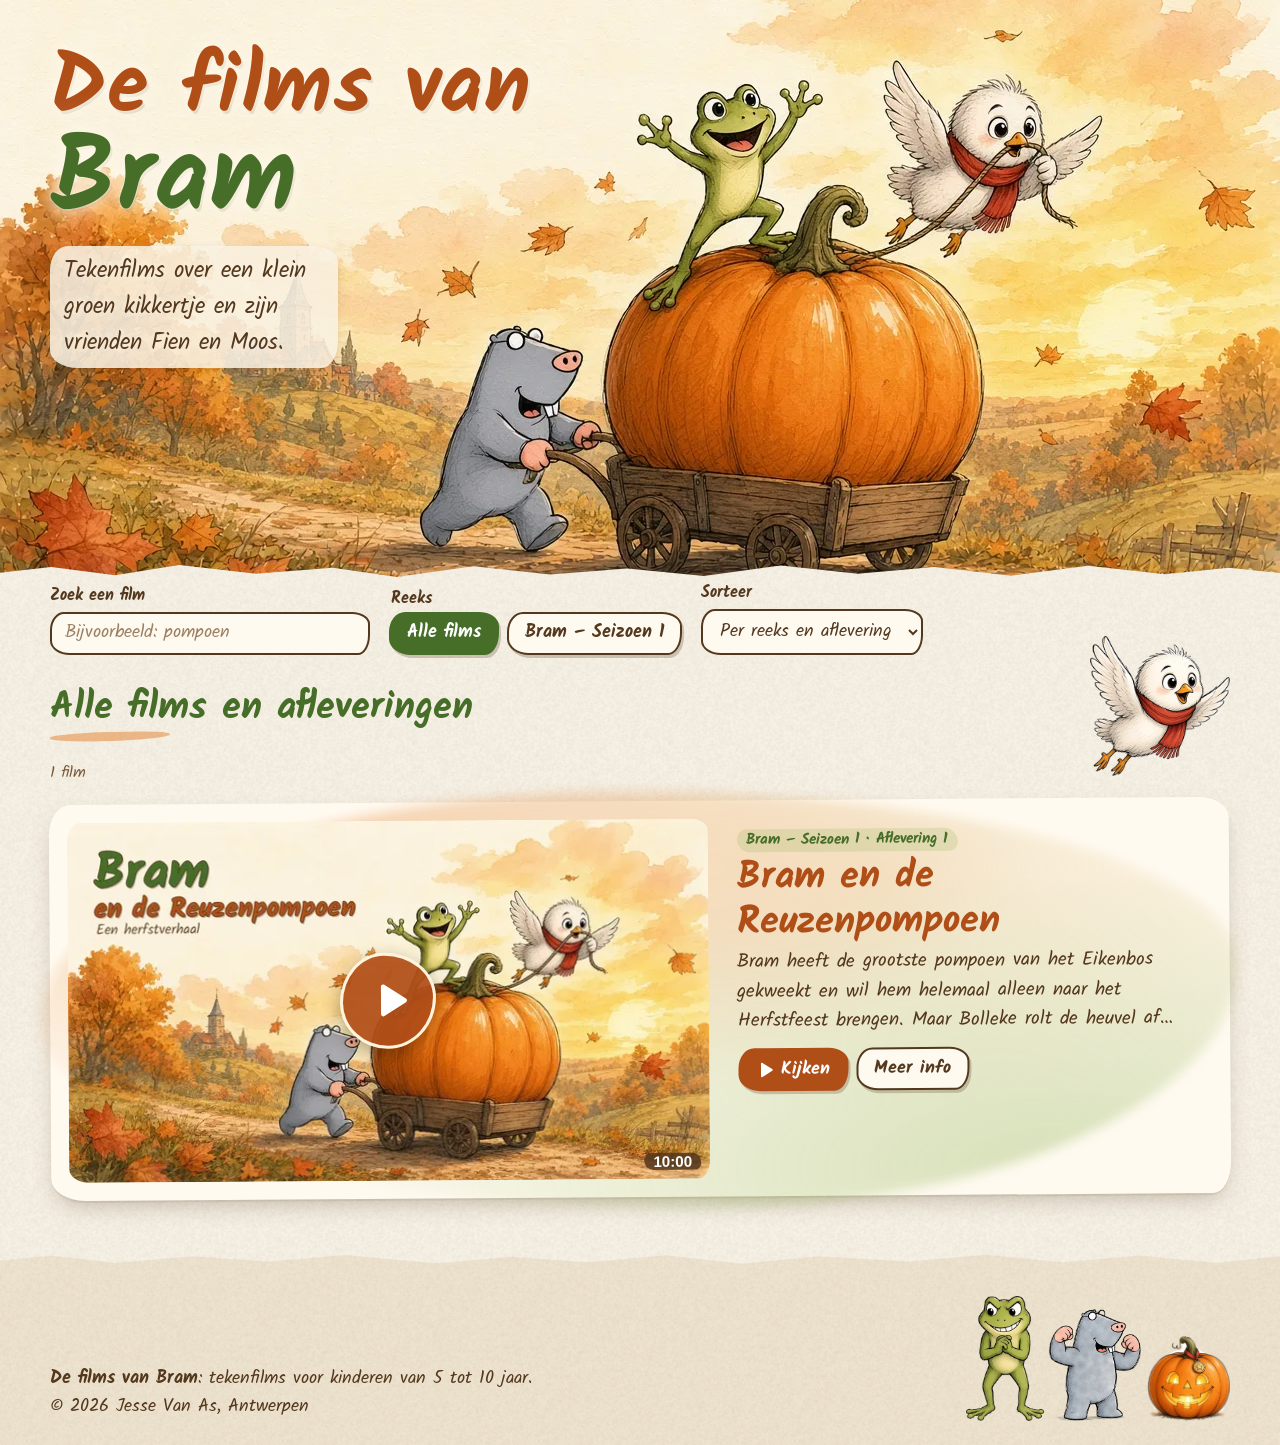
==== index.html @ fc3ccec2 "De films van Bram" ====
<!doctype html>
<html lang="nl-BE">
<head>
  <meta charset="utf-8">
  <meta name="viewport" content="width=device-width, initial-scale=1">
  <meta name="theme-color" content="#f6f1e6">
  <link rel="icon" type="image/png" href="assets/favicon.png">
  <link rel="apple-touch-icon" href="assets/apple-touch-icon.png">
  <link rel="stylesheet" href="css/style.css">
  <title>De films van Bram – tekenfilms voor kinderen</title>
  <meta name="description" content="Alle tekenfilms en afleveringen van Bram het kikkertje en zijn vrienden Fien en Moos.">
  <meta property="og:title" content="De films van Bram">
  <meta property="og:image" content="assets/hero.webp">
</head>
<body>
  <a class="skiplink" href="#films">Ga meteen naar de films</a>
  <header class="hero" role="banner">
    <img class="hero__beeld" src="assets/hero.webp" srcset="assets/hero-klein.webp 640w, assets/hero.webp 1280w" sizes="100vw" width="1280" height="720" alt="Bram het kikkertje juicht boven op een reuzenpompoen, Fien het uiltje trekt aan een touw en Moos de mol duwt de kar.">
    <div class="wrap hero__tekst">
      <h1 class="hero__titel">De films van <span>Bram</span></h1>
      <p class="hero__sub">Tekenfilms over een klein groen kikkertje en zijn vrienden Fien en Moos.</p>
    </div>
  </header>

  <main id="films" class="wrap" tabindex="-1">
    <form id="zoekform" class="balk" role="search" aria-label="Films zoeken en filteren">
      <div class="balk__groep">
        <label for="zoek">Zoek een film</label>
        <input id="zoek" class="veld" type="search" placeholder="Bijvoorbeeld: pompoen" autocomplete="off">
      </div>
      <fieldset class="balk__groep">
        <legend>Reeks</legend>
        <div id="reeksen" class="chips"></div>
      </fieldset>
      <div class="balk__groep">
        <label for="sorteer">Sorteer</label>
        <select id="sorteer" class="veld">
          <option value="volgorde">Per reeks en aflevering</option>
          <option value="nieuw">Nieuwste eerst</option>
          <option value="titel">Op titel (A–Z)</option>
        </select>
      </div>
    </form>

    <section aria-labelledby="alle-titel" style="position:relative">
      <h2 class="kop" id="alle-titel">Alle films en afleveringen</h2>
      <img class="fien" src="assets/figuren/fien.webp" alt="" aria-hidden="true" width="140" height="140">
      <p id="teller" class="teller" aria-live="polite"></p>
      <ul id="raster" class="raster"></ul>
      <noscript><p>Zet JavaScript aan om de films te zien.</p></noscript>
    </section>
  </main>

  <footer class="voet">
    <div class="wrap voet__inhoud">
      <div>
        <p><strong>De films van Bram</strong>: tekenfilms voor kinderen van 5 tot 10 jaar.</p>
        <p>&copy; <span id="jaar">2026</span> Jesse Van As, Antwerpen</p>
      </div>
      <div class="figuren" aria-hidden="true">
        <img class="f-bram" src="assets/figuren/bram.webp" alt="" width="78" height="120" loading="lazy">
        <img class="f-moos" src="assets/figuren/moos.webp" alt="" width="92" height="110" loading="lazy">
        <img class="f-bolleke" src="assets/figuren/bolleke.webp" alt="" width="84" height="84" loading="lazy">
      </div>
    </div>
  </footer>

  <script src="films.js"></script>
  <script src="js/common.js"></script>
  <script src="js/index.js"></script>
</body>
</html>
---- css/style.css ----
/* De films van Bram – potlood en waterverf op crèmekleurig papier */
@font-face { font-family: "Kalam"; font-weight: 400; font-display: swap;
  src: url("../fonts/Kalam-Regular.woff") format("woff"), url("../fonts/Kalam-Regular.ttf") format("truetype"); }
@font-face { font-family: "Kalam"; font-weight: 700; font-display: swap;
  src: url("../fonts/Kalam-Bold.woff") format("woff"), url("../fonts/Kalam-Bold.ttf") format("truetype"); }

:root {
  --papier: #f6f1e6;
  --papier-donker: #ede3cf;
  --oranje: #b04e18;
  --oranje-licht: #e58a3c;
  --groen: #466e28;
  --groen-licht: #8bb04f;
  --bruin: #54381e;
  --bruin-zacht: #7a5a3a;
  --rood: #b8322a;
  --schaduw: 0 2px 0 rgba(84,56,30,.08), 0 10px 24px -8px rgba(84,56,30,.35);
  --radius-blob: 22px 30px 18px 34px / 30px 20px 32px 22px;
  --max: 1180px;
}
* { box-sizing: border-box; }
html { -webkit-text-size-adjust: 100%; }
body {
  margin: 0; color: var(--bruin); font-family: "Kalam", "Comic Sans MS", cursive, sans-serif;
  font-size: 1.125rem; line-height: 1.55;
  background: var(--papier) url("../assets/papier.png") repeat;
  background-size: 256px 256px;
  min-height: 100vh; overflow-x: hidden;
}
img { max-width: 100%; display: block; }
a { color: var(--oranje); }
a:hover { color: var(--groen); }
:focus-visible { outline: 3px dashed var(--groen); outline-offset: 4px; border-radius: 8px; }
.sr-only { position: absolute !important; width: 1px; height: 1px; padding: 0; margin: -1px; overflow: hidden; clip: rect(0 0 0 0); white-space: nowrap; border: 0; }
.skiplink { position: absolute; left: 1rem; top: -4rem; z-index: 100; background: var(--groen); color: #fff; padding: .5rem 1rem; border-radius: 10px; text-decoration: none; }
.skiplink:focus { top: 1rem; color: #fff; }
.wrap { width: min(100% - 2rem, var(--max)); margin-inline: auto; }

/* ---------- Hero ---------- */
.hero { position: relative; isolation: isolate; color: var(--bruin); background: #f3e3c4;
  min-height: clamp(340px, 46vw, 600px); display: flex; align-items: flex-start; overflow: hidden; }
.hero__beeld { position: absolute; inset: 0; width: 100%; height: 100%; object-fit: cover; object-position: center 62%; z-index: 0; }
.hero::after { /* gescheurde papierrand onderaan */
  content: ""; position: absolute; left: 0; right: 0; bottom: -1px; height: 38px; z-index: 1;
  background: var(--papier) url("../assets/papier.png");
  clip-path: polygon(0 55%, 4% 40%, 9% 62%, 14% 35%, 20% 58%, 26% 42%, 31% 66%, 37% 38%, 43% 60%, 49% 44%, 55% 64%, 61% 36%, 67% 58%, 73% 40%, 79% 63%, 85% 37%, 91% 59%, 96% 42%, 100% 56%, 100% 100%, 0 100%);
}
.hero__tekst { position: relative; z-index: 2; padding: clamp(1.2rem, 4vw, 3rem) 0; }
.hero__titel { margin: 0; max-width: 6.2em; font-weight: 700; line-height: 1; letter-spacing: .5px;
  font-size: clamp(2.6rem, 6.6vw, 5.4rem); color: var(--oranje);
  text-shadow: 0 0 2px #fff8ea, 0 0 18px rgba(255,248,234,.95), 0 0 34px rgba(255,248,234,.9), 2px 3px 0 rgba(84,56,30,.18); }
.hero__titel span { color: var(--groen); display: block; font-size: 1.25em; line-height: .95; }
.hero__sub { margin: .8rem 0 0; max-width: 24ch; padding: .45rem .9rem; background: rgba(250,243,228,.86); border-radius: 18px 26px 16px 28px / 24px 16px 28px 18px; box-shadow: 0 4px 14px -6px rgba(84,56,30,.35); font-size: clamp(1.05rem, 2.2vw, 1.45rem);
  text-shadow: 0 0 10px rgba(255,248,234,1), 0 0 22px rgba(255,248,234,.95); }
.hero--klein { min-height: 0; background: none; }
.hero--klein::after { display: none; }

/* ---------- Topbalk (filmpagina) ---------- */
.topbalk { padding: 1rem 0 .25rem; display: flex; align-items: center; gap: 1rem; flex-wrap: wrap; }
.logo { display: inline-flex; align-items: center; gap: .5rem; text-decoration: none; font-weight: 700; font-size: 1.6rem; color: var(--oranje); }
.logo img { width: 44px; height: 44px; }
.terug { margin-left: auto; }

/* ---------- Knoppen ---------- */
.knop { font: inherit; font-weight: 700; cursor: pointer; display: inline-flex; align-items: center; gap: .45rem;
  border: 2px solid var(--bruin); color: var(--bruin); background: #fffaf0; text-decoration: none;
  padding: .35rem 1rem; border-radius: 16px 20px 14px 22px / 20px 14px 22px 16px; box-shadow: 2px 3px 0 rgba(84,56,30,.25);
  transition: transform .15s, background .15s; }
.knop:hover { transform: rotate(-1.5deg) translateY(-1px); background: #fff3dc; color: var(--bruin); }
.knop[aria-pressed="true"] { background: var(--groen); border-color: var(--groen); color: #fff; }
.knop--oranje { background: var(--oranje); border-color: var(--oranje); color: #fff; }
.knop--oranje:hover { background: #c35a20; color: #fff; }

/* ---------- Zoek/filterbalk ---------- */
.balk { position: relative; z-index: 3; margin-top: -.5rem; display: flex; flex-wrap: wrap; gap: .8rem 1.2rem; align-items: end; }
.balk__groep { display: flex; flex-direction: column; gap: .2rem; }
.balk label, .balk legend { font-weight: 700; font-size: 1rem; }
.balk fieldset { border: 0; margin: 0; padding: 0; min-width: 0; }
.chips { display: flex; flex-wrap: wrap; gap: .5rem; }
.veld { font: inherit; color: var(--bruin); background: #fffaf0; border: 2px solid var(--bruin);
  padding: .35rem .8rem; border-radius: 14px 18px 12px 20px / 18px 12px 20px 14px; min-width: 0; }
.veld::placeholder { color: #9b8061; }
#zoek { width: min(320px, 78vw); }
.teller { margin: 1.2rem 0 .2rem; color: var(--bruin-zacht); font-size: 1rem; }

/* ---------- Sectie-titels ---------- */
.kop { position: relative; font-size: clamp(1.7rem, 4vw, 2.4rem); color: var(--groen); margin: 2rem 0 .6rem; line-height: 1.1; }
.kop::after { content: ""; display: block; width: 7.5rem; height: 9px; margin-top: .2rem;
  background: var(--oranje-licht); opacity: .55; border-radius: 50% 40% 60% 45%; transform: rotate(-1.5deg); }

/* ---------- Kaartjes ---------- */
.raster { list-style: none; padding: 0; margin: 1rem 0 2rem; display: grid; gap: clamp(1.2rem, 3vw, 2.2rem);
  grid-template-columns: repeat(auto-fill, minmax(min(100%, 320px), 1fr)); }
.kaart { position: relative; isolation: isolate; padding: .8rem .8rem 1rem; border-radius: var(--radius-blob);
  background: #fffaf0; box-shadow: var(--schaduw); transition: transform .2s; }
.raster > li:nth-child(odd) .kaart { transform: rotate(-.6deg); }
.raster > li:nth-child(even) .kaart { transform: rotate(.5deg); }
.raster > li .kaart:hover, .raster > li .kaart:focus-within { transform: rotate(0) translateY(-3px); }
.kaart::before { /* waterverfvlek achter het kaartje */
  content: ""; position: absolute; inset: -10px -8px -12px -10px; z-index: -1; border-radius: 48% 52% 44% 56% / 55% 42% 58% 45%;
  background:
    radial-gradient(ellipse at 20% 15%, rgba(229,138,60,.38), transparent 55%),
    radial-gradient(ellipse at 85% 90%, rgba(139,176,79,.35), transparent 55%),
    radial-gradient(ellipse at 70% 20%, rgba(214,170,90,.25), transparent 50%);
  filter: blur(6px); }
.kaart:nth-of-type(3n)::before { border-radius: 58% 42% 52% 48% / 45% 58% 42% 55%; }
.kaart__beeld { position: relative; display: block; width: 100%; padding: 0; border: 0; cursor: pointer; background: var(--papier-donker);
  aspect-ratio: 16 / 9; overflow: hidden; border-radius: 14px 18px 12px 20px / 18px 12px 20px 14px; }
.kaart__beeld img { width: 100%; height: 100%; object-fit: cover; transition: transform .4s; }
.kaart__beeld:hover img, .kaart__beeld:focus-visible img { transform: scale(1.04); }
.kaart__beeld video { width: 100%; height: 100%; background: #000; }
.speelknop { position: absolute; left: 50%; top: 50%; translate: -50% -50%; width: 74px; height: 74px; display: grid; place-items: center;
  border-radius: 46% 54% 50% 50% / 52% 46% 54% 48%; background: rgba(176,78,24,.92); color: #fff; box-shadow: 0 6px 18px rgba(0,0,0,.3);
  border: 3px solid #fff3dc; transition: transform .2s; }
.speelknop svg { width: 30px; height: 30px; margin-left: 5px; }
.kaart__beeld:hover .speelknop, .kaart__beeld:focus-visible .speelknop { transform: scale(1.1) rotate(-4deg); }
.duur { position: absolute; right: .55rem; bottom: .55rem; background: rgba(84,56,30,.85); color: #fff; font-weight: 700;
  font-size: .95rem; padding: 0 .55rem; border-radius: 10px 12px 9px 13px; }
.label { display: inline-block; font-size: .95rem; font-weight: 700; color: var(--groen); background: rgba(139,176,79,.2);
  padding: 0 .6rem; border-radius: 10px 14px 9px 13px; margin: .7rem 0 0; }
.kaart__titel { margin: .25rem 0 .2rem; font-size: 1.6rem; line-height: 1.15; color: var(--oranje); }
.kaart__titel a { color: inherit; text-decoration: none; }
.kaart__titel a:hover { text-decoration: underline wavy var(--oranje-licht) 2px; text-underline-offset: 5px; }
.kaart__tekst { margin: 0 0 .7rem; font-size: 1.05rem; }
.kaart__acties { display: flex; flex-wrap: wrap; gap: .5rem; }
.kaart--binnenkort .kaart__beeld { cursor: default; }
.kaart--binnenkort .kaart__beeld img { filter: sepia(.4) saturate(.7) brightness(1.05); opacity: .8; }
.stempel { position: absolute; left: 50%; top: 50%; translate: -50% -50%; rotate: -8deg; font-weight: 700; font-size: 1.7rem;
  color: var(--rood); border: 3px solid var(--rood); padding: .1rem .9rem; border-radius: 12px 16px 10px 18px; background: rgba(255,250,240,.88); }
.leeg { text-align: center; padding: 2rem 1rem; font-size: 1.25rem; }
.leeg img { width: 110px; margin: 0 auto .5rem; }

/* ---------- Filmpagina ---------- */
.speler { position: relative; margin: 1rem 0 0; padding: clamp(.4rem, 1.2vw, .8rem); background: #fffaf0; box-shadow: var(--schaduw);
  border-radius: 20px 26px 18px 30px / 26px 18px 30px 20px; }
.speler video { display: block; width: 100%; aspect-ratio: 16 / 9; background: #2b1d10; border-radius: 14px 18px 12px 20px / 18px 12px 20px 14px; }
.film-kop { display: grid; gap: 1.5rem; grid-template-columns: 1fr; margin-top: 1.4rem; }
@media (min-width: 900px) { .film-kop { grid-template-columns: 1.6fr 1fr; } }
.film-titel { font-size: clamp(2.1rem, 5.5vw, 3.4rem); line-height: 1.05; color: var(--oranje); margin: .2rem 0 .4rem; }
.meta { display: flex; flex-wrap: wrap; gap: .4rem .6rem; padding: 0; margin: 0; list-style: none; }
.meta li { background: rgba(229,138,60,.18); padding: 0 .65rem; border-radius: 10px 14px 9px 13px; font-size: 1rem; }
.boodschap { margin: 1rem 0 0; padding: .8rem 1rem .8rem 1.2rem; background: rgba(139,176,79,.16); border-left: 6px solid var(--groen-licht);
  border-radius: 6px 18px 14px 6px; }
.zijkaart { position: relative; padding: 1rem 1.2rem; background: #fffaf0; box-shadow: var(--schaduw); border-radius: var(--radius-blob); align-self: start; }
.zijkaart h2 { margin: 0 0 .4rem; color: var(--groen); font-size: 1.5rem; }
.zijkaart dl { margin: 0; display: grid; grid-template-columns: auto 1fr; gap: .15rem .8rem; }
.zijkaart dt { font-weight: 700; }
.zijkaart dd { margin: 0; }
.scenes { list-style: none; padding: 0; margin: 1rem 0 2rem; display: grid; gap: 1.1rem; grid-template-columns: repeat(auto-fill, minmax(min(100%, 250px), 1fr)); }
.scene { width: 100%; height: 100%; text-align: left; font: inherit; color: inherit; cursor: pointer; border: 0; padding: .55rem .55rem .8rem;
  background: #fffaf0; box-shadow: var(--schaduw); border-radius: 16px 22px 14px 24px / 22px 14px 24px 16px; transition: transform .15s; display: flex; flex-direction: column; }
.scene:hover { transform: translateY(-2px) rotate(-.6deg); }
.scene img { width: 100%; aspect-ratio: 16 / 9; object-fit: cover; border-radius: 10px 14px 9px 13px; }
.scene__nr { font-weight: 700; color: var(--groen); margin-top: .45rem; font-size: .95rem; }
.scene__titel { display: block; font-weight: 700; color: var(--oranje); font-size: 1.25rem; line-height: 1.15; }
.scene__tekst { display: block; font-size: 1rem; margin-top: .2rem; }
.scene[aria-current="true"] { outline: 3px solid var(--oranje-licht); outline-offset: 2px; }

/* ---------- Modal speler ---------- */
dialog.lichtbak { width: min(96vw, 1100px); max-height: 96vh; padding: clamp(.5rem, 1.5vw, 1rem); border: 0; color: var(--bruin);
  background: var(--papier) url("../assets/papier.png"); border-radius: 22px 28px 20px 30px / 28px 20px 30px 22px; box-shadow: 0 20px 60px rgba(0,0,0,.5); }
dialog.lichtbak::backdrop { background: rgba(43,29,16,.72); }
.lichtbak__kop { display: flex; align-items: center; gap: 1rem; margin: 0 0 .5rem; }
.lichtbak__kop h2 { margin: 0; font-size: clamp(1.3rem, 3vw, 1.9rem); color: var(--oranje); line-height: 1.1; }
.lichtbak__kop .knop { margin-left: auto; flex: none; }
.lichtbak video { display: block; width: 100%; max-height: calc(96vh - 9rem); aspect-ratio: 16/9; background: #2b1d10; border-radius: 12px 16px 10px 18px; }
.lichtbak__voet { margin: .5rem 0 0; display: flex; flex-wrap: wrap; justify-content: space-between; gap: .5rem; font-size: 1rem; }

/* ---------- Voet ---------- */
.voet { position: relative; margin-top: 3rem; padding: 3.2rem 0 1.5rem; background: var(--papier-donker) url("../assets/papier.png"); }
.voet::before { content: ""; position: absolute; left: 0; right: 0; top: -1px; height: 30px; background: var(--papier) url("../assets/papier.png");
  clip-path: polygon(0 0, 100% 0, 100% 40%, 95% 62%, 89% 38%, 83% 60%, 77% 35%, 71% 58%, 64% 40%, 58% 65%, 52% 37%, 46% 60%, 40% 42%, 34% 64%, 27% 36%, 21% 58%, 15% 40%, 9% 63%, 4% 38%, 0 55%); }
.voet__inhoud { display: flex; flex-wrap: wrap; align-items: end; justify-content: space-between; gap: 1rem; }
.voet p { margin: 0; }
.figuren { display: flex; align-items: end; gap: .3rem; }
.figuren img { height: auto; }
.figuren .f-bram { width: 78px; } .figuren .f-moos { width: 92px; } .figuren .f-bolleke { width: 84px; }

/* Fien vliegt naast de sectietitel */
.fien { position: absolute; right: 0; top: -3.2rem; width: clamp(80px, 12vw, 140px); pointer-events: none; animation: zweef 4s ease-in-out infinite; }
@keyframes zweef { 0%,100% { transform: translateY(0) rotate(-3deg); } 50% { transform: translateY(-10px) rotate(3deg); } }

/* ---------- Vallende blaadjes ---------- */
.blaadjes { position: fixed; inset: 0; pointer-events: none; z-index: 50; overflow: hidden; }
.blad { position: absolute; top: -40px; width: 22px; height: 22px; opacity: .8;
  background: no-repeat center / contain url("data:image/svg+xml,%3Csvg xmlns='http://www.w3.org/2000/svg' viewBox='0 0 40 40'%3E%3Cpath d='M20 2c3 6 9 7 14 6-2 5 0 9 4 12-5 2-7 6-6 11-5-2-9 0-12 5-3-5-7-7-12-5 1-5-1-9-6-11 4-3 6-7 4-12 5 1 11 0 14-6z' fill='%23d9762b' stroke='%23964015' stroke-width='1.2'/%3E%3Cpath d='M20 10v28' stroke='%23964015' stroke-width='1.2'/%3E%3C/svg%3E");
  animation: val linear infinite; }
.blad:nth-child(3n) { filter: hue-rotate(-18deg) saturate(1.2); width: 18px; height: 18px; }
.blad:nth-child(4n) { filter: hue-rotate(25deg) saturate(.9); }
@keyframes val {
  0% { transform: translate(0, -5vh) rotate(0); }
  25% { transform: translate(40px, 25vh) rotate(90deg); }
  50% { transform: translate(-20px, 55vh) rotate(200deg); }
  75% { transform: translate(35px, 80vh) rotate(290deg); }
  100% { transform: translate(-10px, 110vh) rotate(380deg); }
}
@media (prefers-reduced-motion: reduce) {
  .blaadjes { display: none; }
  .fien { animation: none; }
  *, *::before, *::after { transition: none !important; scroll-behavior: auto !important; }
}

@media (max-width: 700px) {
  .hero { display: block; min-height: 0; }
  .hero__beeld { position: static; height: auto; aspect-ratio: 16 / 9; }
  .hero__tekst { padding: 1rem 0 .4rem; }
  .hero__titel { max-width: none; font-size: clamp(2.3rem, 11vw, 3.4rem); text-shadow: 2px 3px 0 rgba(84,56,30,.15); }
  .hero__titel span { display: inline; font-size: 1em; }
  .hero__sub { max-width: none; text-shadow: none; background: none; box-shadow: none; padding: 0; }
  .hero::after { height: 26px; }
  .balk { margin-top: 1rem; }
}
@media (max-width: 560px) {
  body { font-size: 1.06rem; }
  .fien { display: none; }
  .balk { flex-direction: column; align-items: stretch; }
  #zoek { width: 100%; }
  .figuren .f-bram { width: 58px; } .figuren .f-moos { width: 70px; } .figuren .f-bolleke { width: 62px; }
  .topbalk { flex-wrap: nowrap; }
  .logo { font-size: 1.25rem; }
  .logo img { width: 34px; height: 34px; }
  .terug { padding: .25rem .7rem; font-size: 1rem; white-space: nowrap; }
}

/* Eerste kaartje groot (uitgelicht) op brede schermen */
@media (min-width: 701px) {
  .raster > li.uitgelicht { grid-column: 1 / -1; }
  .raster > li.uitgelicht .kaart { display: grid; grid-template-columns: minmax(0, 1.35fr) minmax(0, 1fr); column-gap: 1.8rem; align-items: center;
    padding: 1.1rem; transform: rotate(-.4deg); }
  .uitgelicht .kaart__beeld { grid-row: 1 / span 5; }
  .uitgelicht .kaart__titel { font-size: clamp(1.8rem, 3vw, 2.4rem); }
  .uitgelicht .kaart__tekst { font-size: 1.2rem; }
  .uitgelicht .label { justify-self: start; align-self: end; }
  .uitgelicht .kaart__acties { align-self: start; }
  .uitgelicht .speelknop { width: 96px; height: 96px; }
  .uitgelicht .speelknop svg { width: 40px; height: 40px; }
}
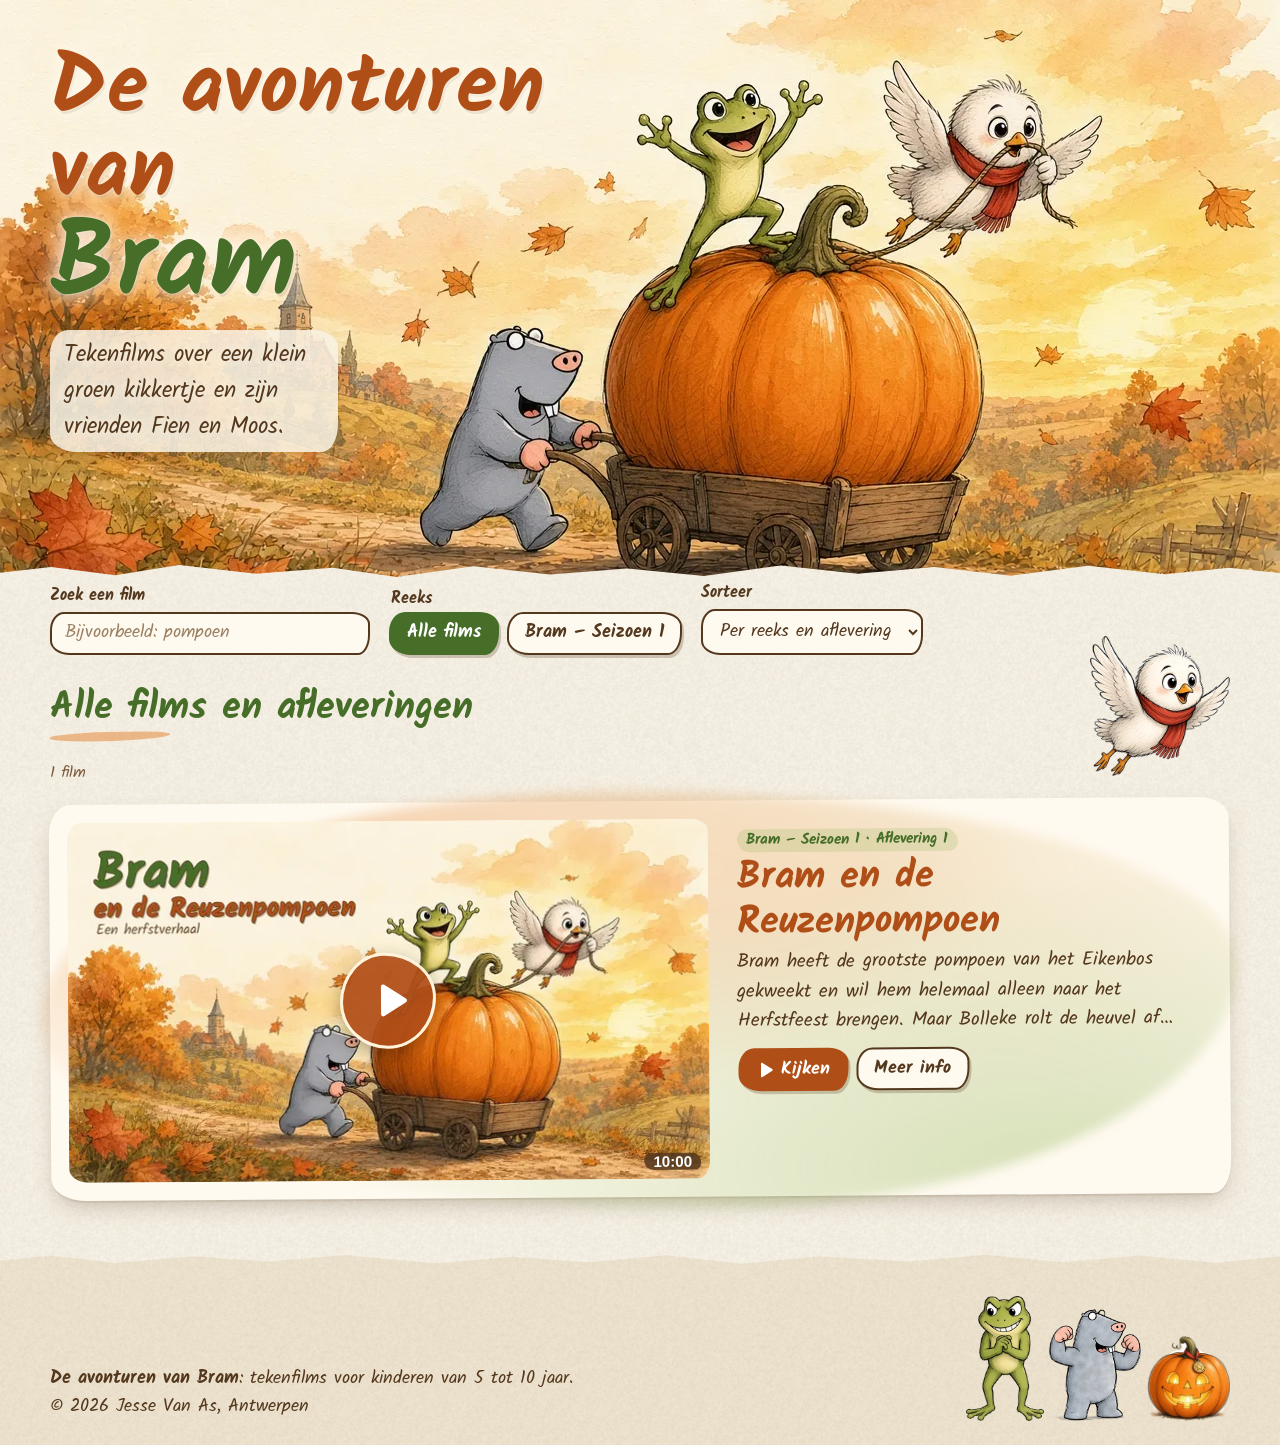
==== commit dd6e4f82: "Naam: De avonturen van Bram" ====
--- a/index.html
+++ b/index.html
@@ -7,9 +7,9 @@
   <link rel="icon" type="image/png" href="assets/favicon.png">
   <link rel="apple-touch-icon" href="assets/apple-touch-icon.png">
   <link rel="stylesheet" href="css/style.css">
-  <title>De films van Bram – tekenfilms voor kinderen</title>
+  <title>De avonturen van Bram – tekenfilms voor kinderen</title>
   <meta name="description" content="Alle tekenfilms en afleveringen van Bram het kikkertje en zijn vrienden Fien en Moos.">
-  <meta property="og:title" content="De films van Bram">
+  <meta property="og:title" content="De avonturen van Bram">
   <meta property="og:image" content="assets/hero.webp">
 </head>
 <body>
@@ -17,7 +17,7 @@
   <header class="hero" role="banner">
     <img class="hero__beeld" src="assets/hero.webp" srcset="assets/hero-klein.webp 640w, assets/hero.webp 1280w" sizes="100vw" width="1280" height="720" alt="Bram het kikkertje juicht boven op een reuzenpompoen, Fien het uiltje trekt aan een touw en Moos de mol duwt de kar.">
     <div class="wrap hero__tekst">
-      <h1 class="hero__titel">De films van <span>Bram</span></h1>
+      <h1 class="hero__titel">De avonturen van <span>Bram</span></h1>
       <p class="hero__sub">Tekenfilms over een klein groen kikkertje en zijn vrienden Fien en Moos.</p>
     </div>
   </header>
@@ -54,7 +54,7 @@
   <footer class="voet">
     <div class="wrap voet__inhoud">
       <div>
-        <p><strong>De films van Bram</strong>: tekenfilms voor kinderen van 5 tot 10 jaar.</p>
+        <p><strong>De avonturen van Bram</strong>: tekenfilms voor kinderen van 5 tot 10 jaar.</p>
         <p>&copy; <span id="jaar">2026</span> Jesse Van As, Antwerpen</p>
       </div>
       <div class="figuren" aria-hidden="true">
--- a/css/style.css
+++ b/css/style.css
@@ -1,4 +1,4 @@
-/* De films van Bram – potlood en waterverf op crèmekleurig papier */
+/* De avonturen van Bram – potlood en waterverf op crèmekleurig papier */
 @font-face { font-family: "Kalam"; font-weight: 400; font-display: swap;
   src: url("../fonts/Kalam-Regular.woff") format("woff"), url("../fonts/Kalam-Regular.ttf") format("truetype"); }
 @font-face { font-family: "Kalam"; font-weight: 700; font-display: swap;
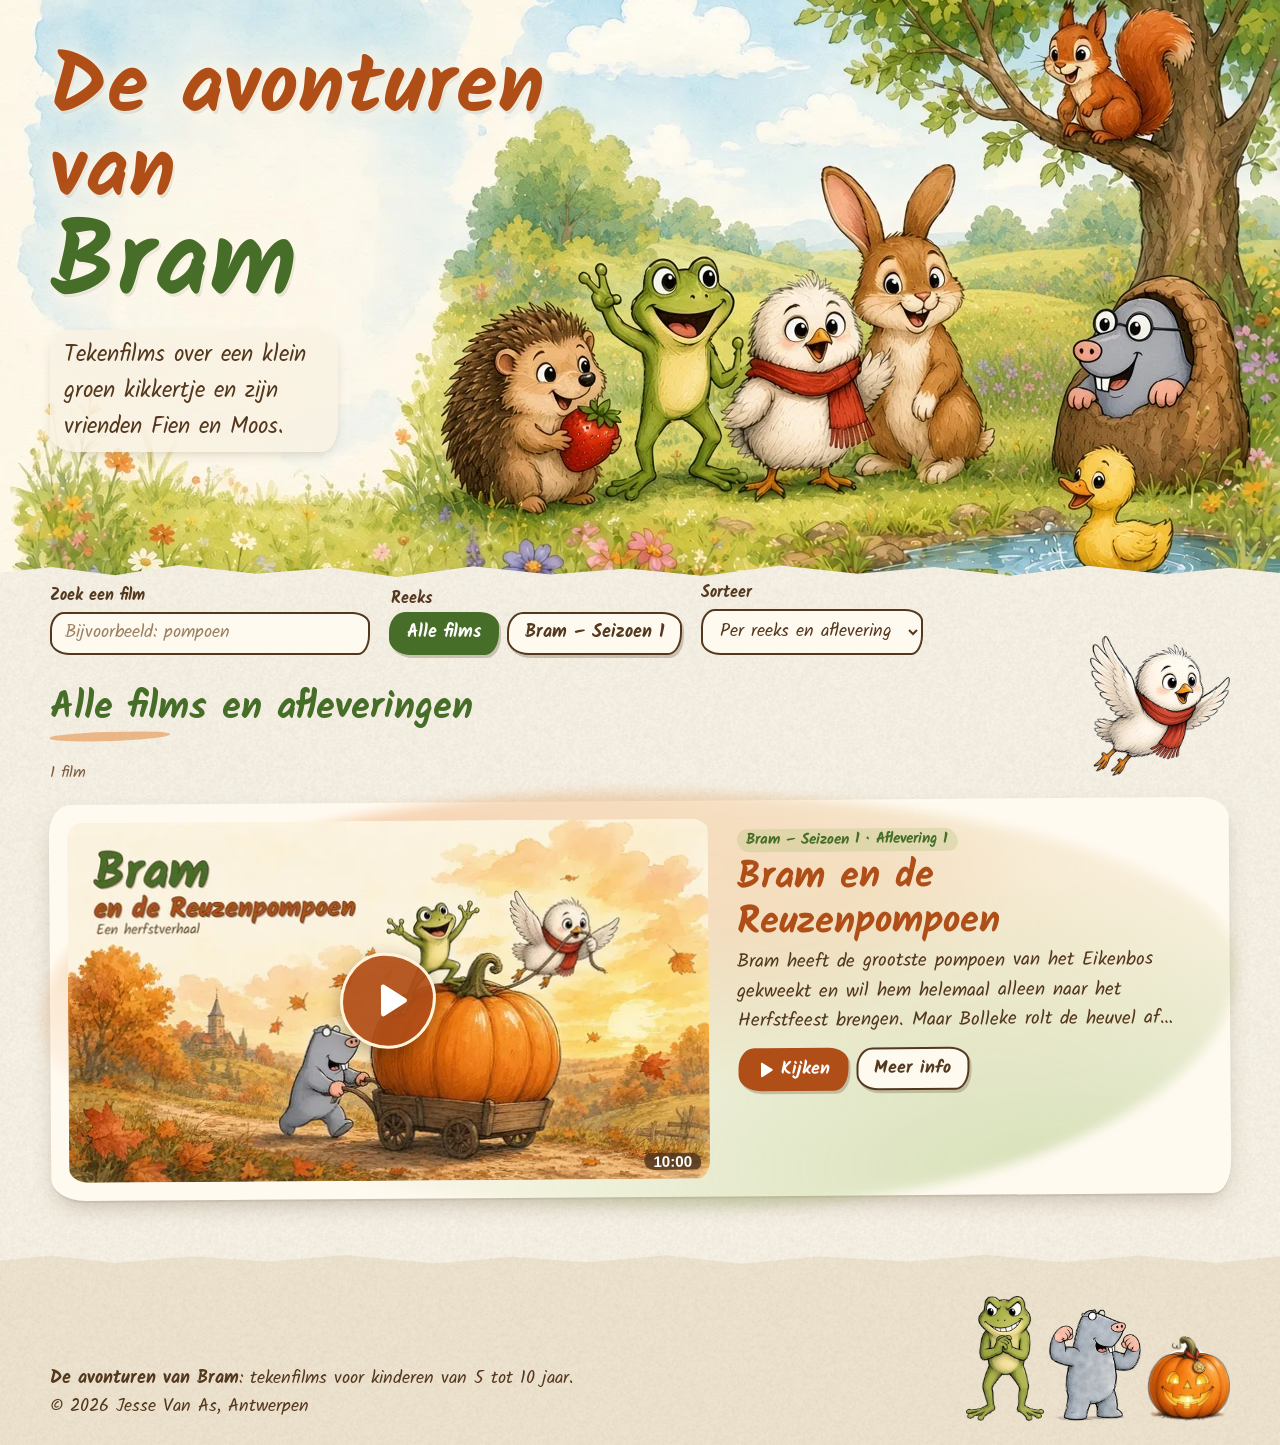
==== commit c4f82308: "Nieuwe hero: Bram en zijn vrienden" ====
--- a/index.html
+++ b/index.html
@@ -15,7 +15,7 @@
 <body>
   <a class="skiplink" href="#films">Ga meteen naar de films</a>
   <header class="hero" role="banner">
-    <img class="hero__beeld" src="assets/hero.webp" srcset="assets/hero-klein.webp 640w, assets/hero.webp 1280w" sizes="100vw" width="1280" height="720" alt="Bram het kikkertje juicht boven op een reuzenpompoen, Fien het uiltje trekt aan een touw en Moos de mol duwt de kar.">
+    <img class="hero__beeld" src="assets/hero.webp" srcset="assets/hero-klein.webp 640w, assets/hero.webp 1280w" sizes="100vw" width="1280" height="720" alt="Bram het kikkertje zwaait samen met zijn vrienden: Fien het uiltje, Moos de mol, een egeltje, een konijn, een eekhoorn en een eendje, in een zonnige bloemenwei.">
     <div class="wrap hero__tekst">
       <h1 class="hero__titel">De avonturen van <span>Bram</span></h1>
       <p class="hero__sub">Tekenfilms over een klein groen kikkertje en zijn vrienden Fien en Moos.</p>
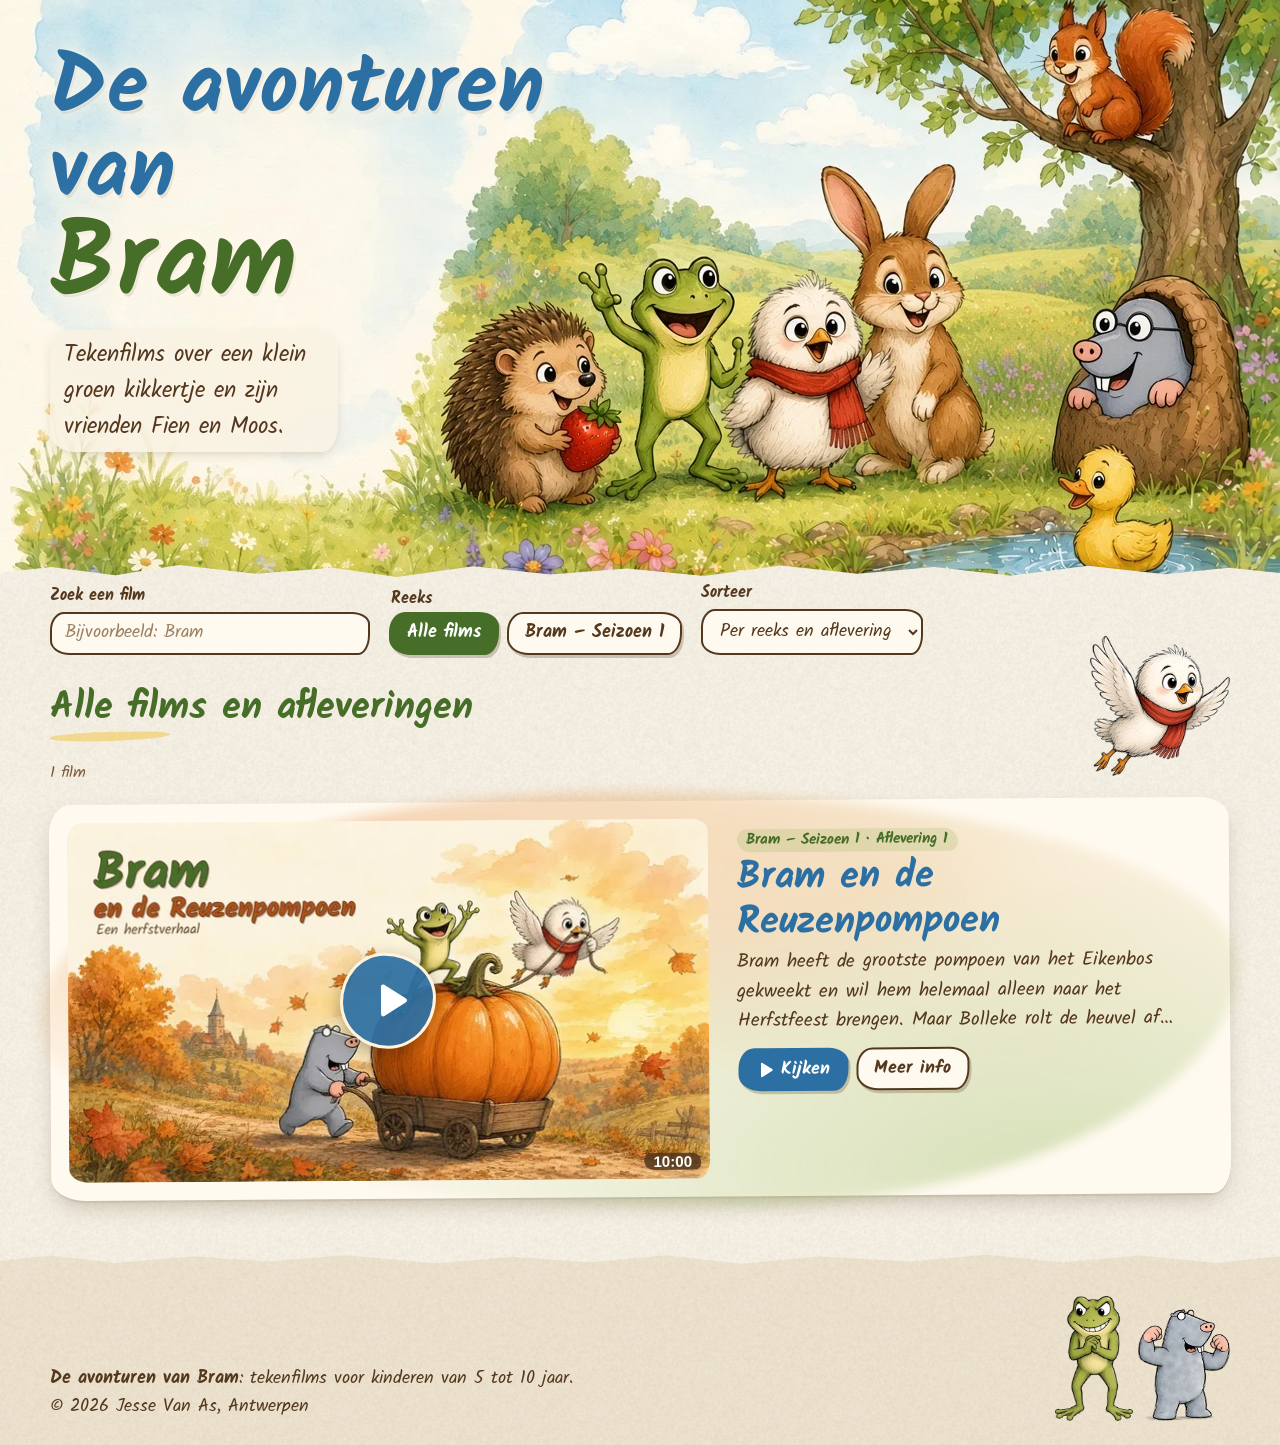
==== commit c3eaea68: "Seizoensneutrale stijl" ====
--- a/index.html
+++ b/index.html
@@ -26,7 +26,7 @@
     <form id="zoekform" class="balk" role="search" aria-label="Films zoeken en filteren">
       <div class="balk__groep">
         <label for="zoek">Zoek een film</label>
-        <input id="zoek" class="veld" type="search" placeholder="Bijvoorbeeld: pompoen" autocomplete="off">
+        <input id="zoek" class="veld" type="search" placeholder="Bijvoorbeeld: Bram" autocomplete="off">
       </div>
       <fieldset class="balk__groep">
         <legend>Reeks</legend>
@@ -60,7 +60,6 @@
       <div class="figuren" aria-hidden="true">
         <img class="f-bram" src="assets/figuren/bram.webp" alt="" width="78" height="120" loading="lazy">
         <img class="f-moos" src="assets/figuren/moos.webp" alt="" width="92" height="110" loading="lazy">
-        <img class="f-bolleke" src="assets/figuren/bolleke.webp" alt="" width="84" height="84" loading="lazy">
       </div>
     </div>
   </footer>
--- a/css/style.css
+++ b/css/style.css
@@ -7,8 +7,8 @@
 :root {
   --papier: #f6f1e6;
   --papier-donker: #ede3cf;
-  --oranje: #b04e18;
-  --oranje-licht: #e58a3c;
+  --oranje: #2c6fa3;
+  --oranje-licht: #f2c64b;
   --groen: #466e28;
   --groen-licht: #8bb04f;
   --bruin: #54381e;
@@ -37,7 +37,7 @@
 .wrap { width: min(100% - 2rem, var(--max)); margin-inline: auto; }
 
 /* ---------- Hero ---------- */
-.hero { position: relative; isolation: isolate; color: var(--bruin); background: #f3e3c4;
+.hero { position: relative; isolation: isolate; color: var(--bruin); background: #dcecf5;
   min-height: clamp(340px, 46vw, 600px); display: flex; align-items: flex-start; overflow: hidden; }
 .hero__beeld { position: absolute; inset: 0; width: 100%; height: 100%; object-fit: cover; object-position: center 62%; z-index: 0; }
 .hero::after { /* gescheurde papierrand onderaan */
@@ -69,7 +69,7 @@
 .knop:hover { transform: rotate(-1.5deg) translateY(-1px); background: #fff3dc; color: var(--bruin); }
 .knop[aria-pressed="true"] { background: var(--groen); border-color: var(--groen); color: #fff; }
 .knop--oranje { background: var(--oranje); border-color: var(--oranje); color: #fff; }
-.knop--oranje:hover { background: #c35a20; color: #fff; }
+.knop--oranje:hover { background: #245d8a; color: #fff; }
 
 /* ---------- Zoek/filterbalk ---------- */
 .balk { position: relative; z-index: 3; margin-top: -.5rem; display: flex; flex-wrap: wrap; gap: .8rem 1.2rem; align-items: end; }
@@ -110,7 +110,7 @@
 .kaart__beeld:hover img, .kaart__beeld:focus-visible img { transform: scale(1.04); }
 .kaart__beeld video { width: 100%; height: 100%; background: #000; }
 .speelknop { position: absolute; left: 50%; top: 50%; translate: -50% -50%; width: 74px; height: 74px; display: grid; place-items: center;
-  border-radius: 46% 54% 50% 50% / 52% 46% 54% 48%; background: rgba(176,78,24,.92); color: #fff; box-shadow: 0 6px 18px rgba(0,0,0,.3);
+  border-radius: 46% 54% 50% 50% / 52% 46% 54% 48%; background: rgba(44,111,163,.92); color: #fff; box-shadow: 0 6px 18px rgba(0,0,0,.3);
   border: 3px solid #fff3dc; transition: transform .2s; }
 .speelknop svg { width: 30px; height: 30px; margin-left: 5px; }
 .kaart__beeld:hover .speelknop, .kaart__beeld:focus-visible .speelknop { transform: scale(1.1) rotate(-4deg); }
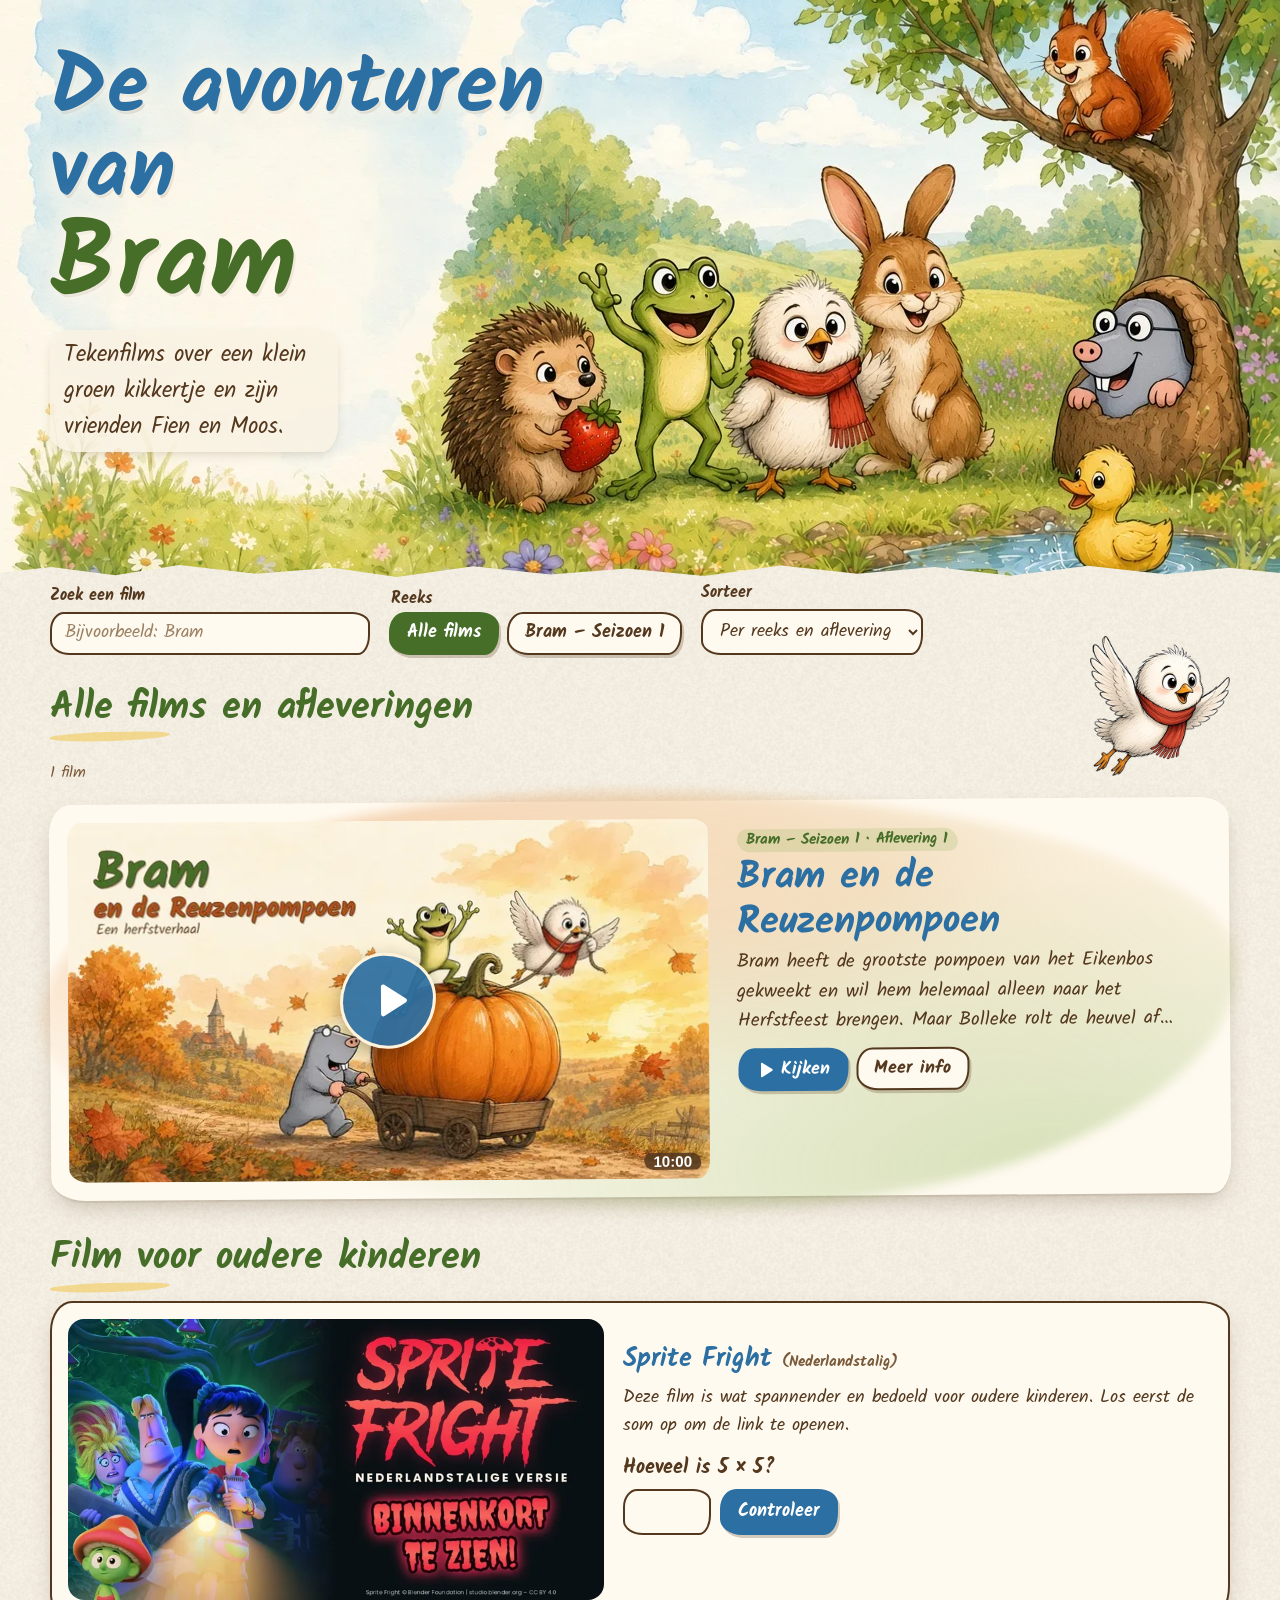
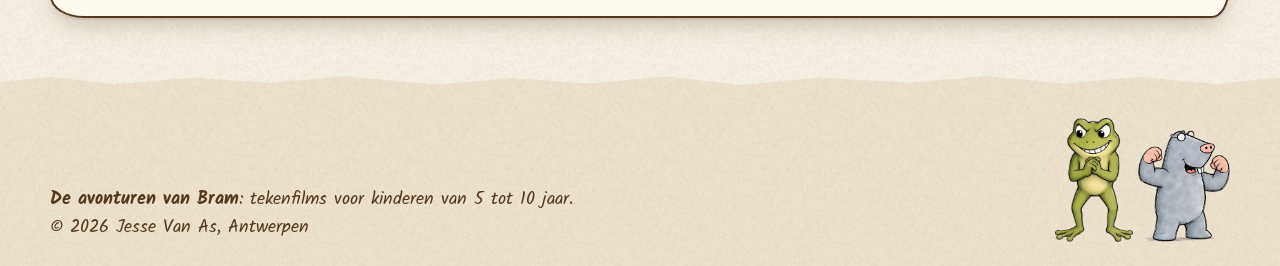
==== commit f1290fda: "Film voor oudere kinderen met rekensom" ====
--- a/index.html
+++ b/index.html
@@ -49,6 +49,24 @@
       <ul id="raster" class="raster"></ul>
       <noscript><p>Zet JavaScript aan om de films te zien.</p></noscript>
     </section>
+    <section class="ouder" aria-labelledby="ouder-titel">
+      <h2 class="kop" id="ouder-titel">Film voor oudere kinderen</h2>
+      <div class="ouder__kaart">
+        <img class="ouder__beeld" src="assets/sprite-fright.webp" alt="Sprite Fright, Nederlandstalige versie" width="800" height="420" loading="lazy">
+        <div class="ouder__tekst">
+          <h3>Sprite Fright <small>(Nederlandstalig)</small></h3>
+          <p>Deze film is wat spannender en bedoeld voor oudere kinderen. Los eerst de som op om de link te openen.</p>
+          <form id="somform" class="som" autocomplete="off">
+            <label for="som">Hoeveel is 5 &times; 5?</label>
+            <div class="som__rij">
+              <input id="som" class="veld" type="text" inputmode="numeric" maxlength="3" required>
+              <button class="knop knop--oranje" type="submit">Controleer</button>
+            </div>
+            <p id="somuitkomst" class="som__uitkomst" aria-live="polite"></p>
+          </form>
+        </div>
+      </div>
+    </section>
   </main>
 
   <footer class="voet">
@@ -67,5 +85,6 @@
   <script src="films.js"></script>
   <script src="js/common.js"></script>
   <script src="js/index.js"></script>
+  <script src="js/oudere.js"></script>
 </body>
 </html>
--- a/css/style.css
+++ b/css/style.css
@@ -235,3 +235,19 @@
   .uitgelicht .speelknop { width: 96px; height: 96px; }
   .uitgelicht .speelknop svg { width: 40px; height: 40px; }
 }
+
+/* ---------- Film voor oudere kinderen ---------- */
+.ouder { margin: 2.5rem 0 1rem; }
+.ouder__kaart { display: grid; grid-template-columns: minmax(0, 1fr) minmax(0, 1.1fr); gap: 1.2rem; align-items: center;
+  background: #fffaf0; border: 2px solid var(--bruin); border-radius: var(--radius-blob); box-shadow: var(--schaduw); padding: 1rem; }
+.ouder__beeld { width: 100%; height: auto; border-radius: 16px; display: block; }
+.ouder__tekst h3 { margin: 0 0 .3rem; font-size: 1.6rem; color: var(--oranje); }
+.ouder__tekst h3 small { font-size: .6em; color: var(--bruin-zacht); }
+.ouder__tekst p { margin: .3rem 0 .8rem; }
+.som label { font-weight: 700; font-size: 1.25rem; display: block; margin-bottom: .3rem; }
+.som__rij { display: flex; gap: .6rem; flex-wrap: wrap; }
+.som__rij .veld { width: 5.5rem; font-size: 1.25rem; text-align: center; }
+.som__uitkomst { min-height: 1.5em; font-weight: 700; }
+.som__uitkomst--goed { color: var(--groen); }
+.som__uitkomst--fout { color: var(--rood); }
+@media (max-width: 700px) { .ouder__kaart { grid-template-columns: 1fr; } }
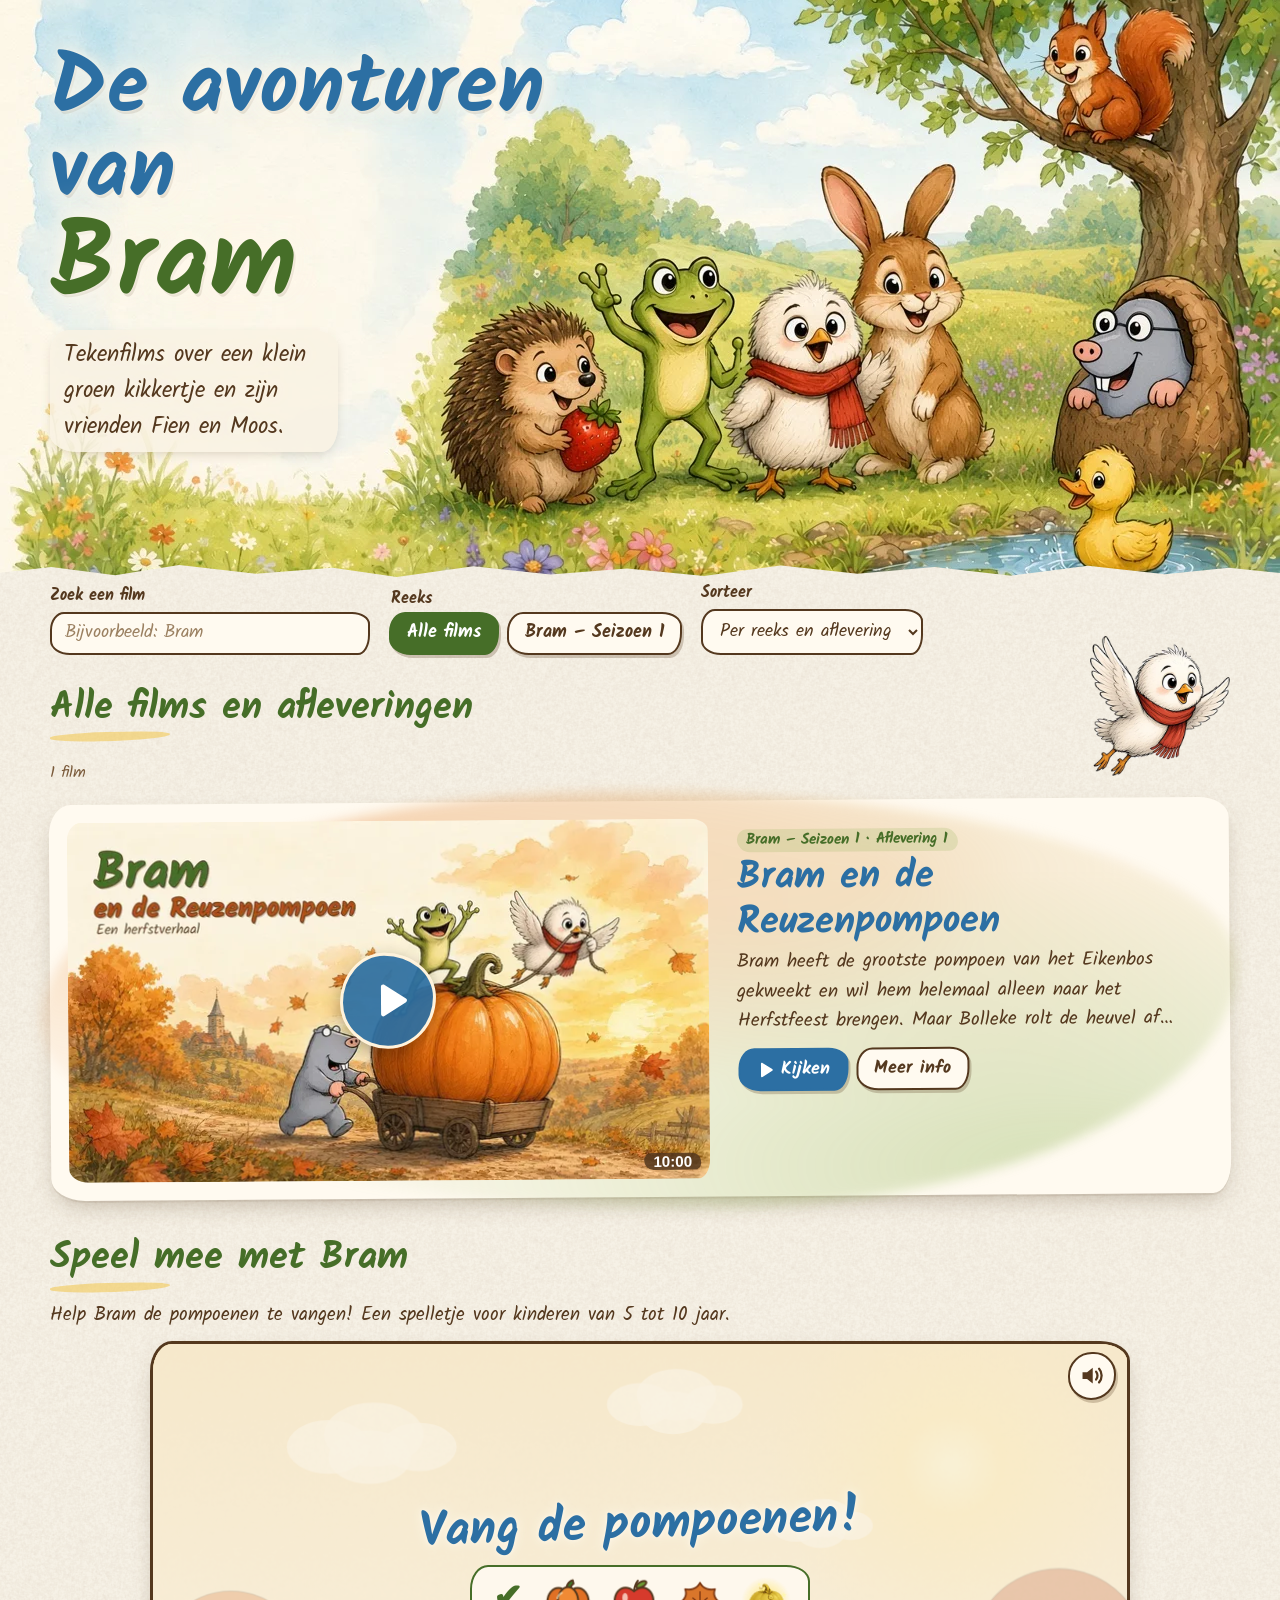
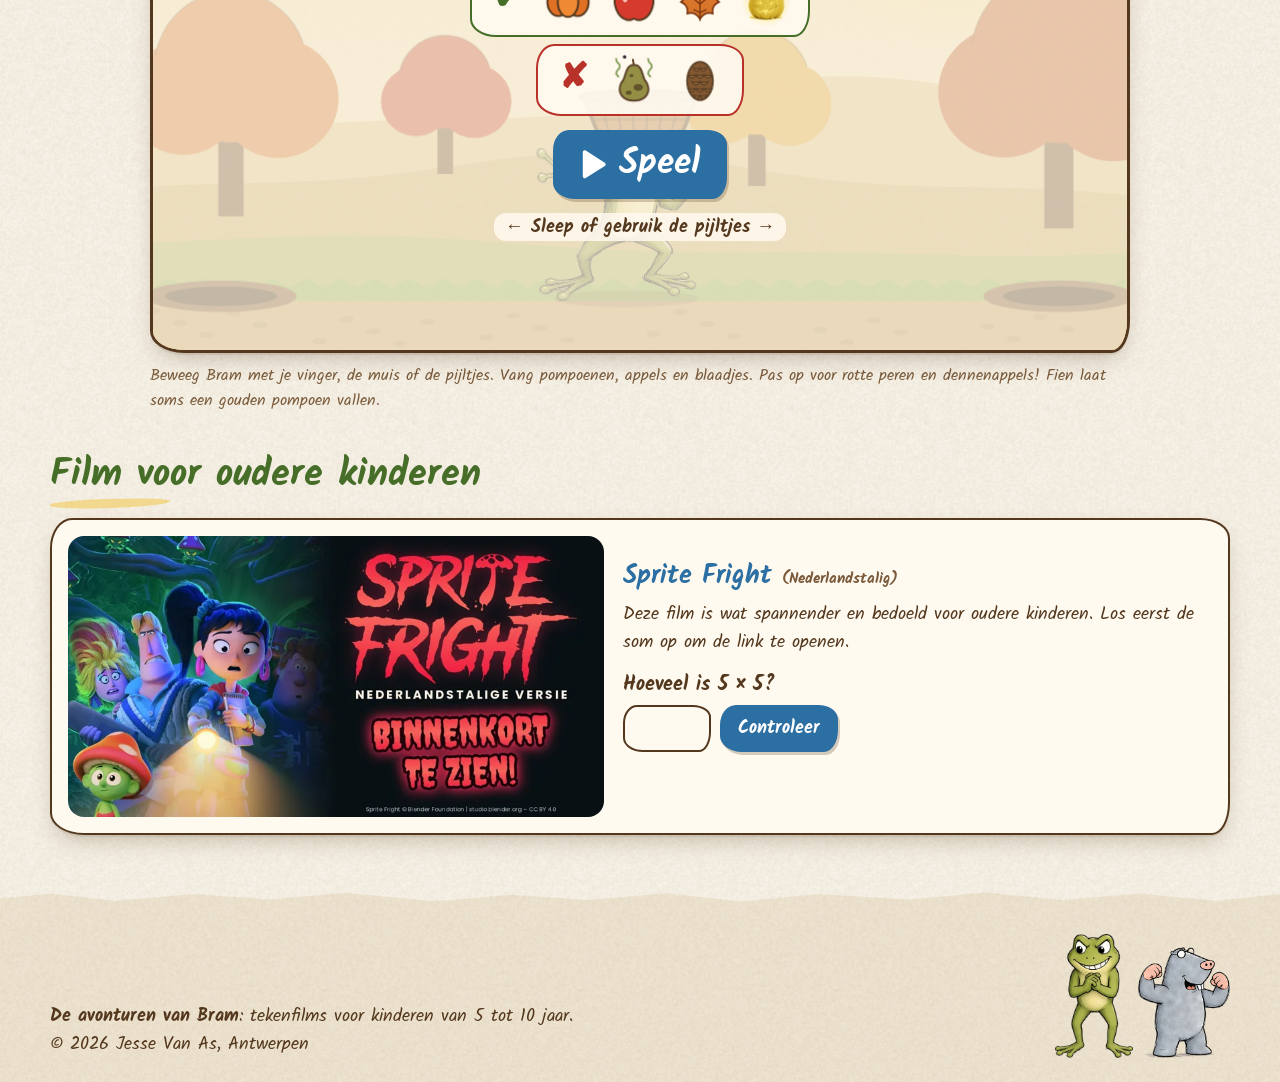
==== commit f4ce4f69: "Spel: Vang de pompoenen" ====
--- a/index.html
+++ b/index.html
@@ -7,6 +7,7 @@
   <link rel="icon" type="image/png" href="assets/favicon.png">
   <link rel="apple-touch-icon" href="assets/apple-touch-icon.png">
   <link rel="stylesheet" href="css/style.css">
+  <link rel="stylesheet" href="css/spel.css">
   <title>De avonturen van Bram – tekenfilms voor kinderen</title>
   <meta name="description" content="Alle tekenfilms en afleveringen van Bram het kikkertje en zijn vrienden Fien en Moos.">
   <meta property="og:title" content="De avonturen van Bram">
@@ -49,6 +50,67 @@
       <ul id="raster" class="raster"></ul>
       <noscript><p>Zet JavaScript aan om de films te zien.</p></noscript>
     </section>
+    <section class="spel" id="spel" aria-labelledby="spel-titel">
+      <h2 class="kop" id="spel-titel">Speel mee met Bram</h2>
+      <p class="spel__intro">Help Bram de pompoenen te vangen! Een spelletje voor kinderen van 5 tot 10 jaar.</p>
+      <div class="spel__kader" id="spelkader" data-staat="start">
+        <canvas id="spelcanvas" role="img" aria-label="Bram vangt vallende pompoenen, appels en blaadjes. Fien en Moos helpen mee."></canvas>
+        <div class="spel__hud">
+          <p class="spel__punten" title="Punten"><img class="spel__icoon" data-item="pompoen" alt=""><span class="sr-only">Punten: </span><span id="spel-punten">0</span></p>
+          <div class="spel__tijd" aria-hidden="true">
+            <svg viewBox="0 0 24 24" class="spel__klok"><circle cx="12" cy="12" r="9" fill="#fff8e6" stroke="currentColor" stroke-width="2.4"/><path d="M12 7v5l3.5 2.2" fill="none" stroke="currentColor" stroke-width="2.4" stroke-linecap="round"/></svg>
+            <span class="spel__balk"><i id="spel-tijdbalk"></i></span>
+            <span id="spel-seconden">60</span>
+          </div>
+          <button class="knop spel__hudknop" id="spel-pauzeknop" type="button" aria-label="Pauze" hidden>
+            <svg viewBox="0 0 24 24" aria-hidden="true" focusable="false"><rect x="6" y="5" width="4" height="14" rx="1.5" fill="currentColor"/><rect x="14" y="5" width="4" height="14" rx="1.5" fill="currentColor"/></svg>
+          </button>
+          <button class="knop spel__hudknop" id="spel-geluidknop" type="button" aria-label="Geluid uit" aria-pressed="false">
+            <svg viewBox="0 0 24 24" aria-hidden="true" focusable="false"><path d="M4 9h4l5-4v14l-5-4H4z" fill="currentColor"/><path class="spel__golf" d="M16 8.5c1.6 1.8 1.6 5.2 0 7M18.6 6c3 3.2 3 8.8 0 12" fill="none" stroke="currentColor" stroke-width="2" stroke-linecap="round"/><path class="spel__kruis" d="M16 9l5 6M21 9l-5 6" fill="none" stroke="currentColor" stroke-width="2.2" stroke-linecap="round"/></svg>
+          </button>
+        </div>
+
+        <div class="spel__scherm" id="spel-start">
+          <h3 class="spel__titel">Vang de pompoenen!</h3>
+          <div class="spel__regels">
+            <p class="spel__rij spel__rij--goed"><span class="spel__teken" aria-hidden="true">&#10004;</span><span class="sr-only">Vangen: pompoen, appel en blaadje.</span>
+              <img class="spel__icoon" data-item="pompoen" alt=""><img class="spel__icoon" data-item="appel" alt=""><img class="spel__icoon" data-item="blad" alt=""><img class="spel__icoon" data-item="goud" alt=""></p>
+            <p class="spel__rij spel__rij--fout"><span class="spel__teken" aria-hidden="true">&#10008;</span><span class="sr-only">Niet vangen: rotte peer en dennenappel.</span>
+              <img class="spel__icoon" data-item="peer" alt=""><img class="spel__icoon" data-item="denappel" alt=""></p>
+          </div>
+          <button class="knop knop--oranje spel__groot" id="spel-startknop" type="button">
+            <svg viewBox="0 0 24 24" aria-hidden="true" focusable="false"><path d="M6 3.5c0-1 1.1-1.6 2-1.1l13 8.3c.8.5.8 1.7 0 2.2L8 21.2c-.9.5-2-.1-2-1.1z" fill="currentColor"/></svg>
+            Speel
+          </button>
+          <p class="spel__hulp"><span aria-hidden="true">&#8592;</span> Sleep of gebruik de pijltjes <span aria-hidden="true">&#8594;</span></p>
+          <p class="spel__beste" hidden><span aria-hidden="true">&#9733;</span> Beste score: <b id="spel-beste">0</b></p>
+        </div>
+
+        <div class="spel__scherm" id="spel-pauze" hidden>
+          <h3 class="spel__titel">Pauze</h3>
+          <button class="knop knop--oranje spel__groot" id="spel-verderknop" type="button">
+            <svg viewBox="0 0 24 24" aria-hidden="true" focusable="false"><path d="M6 3.5c0-1 1.1-1.6 2-1.1l13 8.3c.8.5.8 1.7 0 2.2L8 21.2c-.9.5-2-.1-2-1.1z" fill="currentColor"/></svg>
+            Verder
+          </button>
+        </div>
+
+        <div class="spel__scherm spel__scherm--einde" id="spel-einde" hidden>
+          <img class="spel__medaille" src="assets/spel/bram-medaille.webp" alt="" width="244" height="360">
+          <div class="spel__eindtekst">
+            <p class="spel__sterren" id="spel-sterren" role="img" aria-label="Sterren"><span></span><span></span><span></span></p>
+            <p class="spel__eindscore"><img class="spel__icoon" data-item="pompoen" alt=""><b id="spel-eindpunten">0</b><span class="sr-only"> punten</span></p>
+            <p class="spel__lof" id="spel-lof">Goed gedaan!</p>
+            <p class="spel__record" id="spel-record" hidden>Nieuw record!</p>
+            <button class="knop knop--oranje spel__groot" id="spel-opnieuwknop" type="button">
+              <svg viewBox="0 0 24 24" aria-hidden="true" focusable="false"><path d="M19 12a7 7 0 1 1-2.05-4.95" fill="none" stroke="currentColor" stroke-width="2.8" stroke-linecap="round"/><path d="M19.5 3.5v5h-5" fill="none" stroke="currentColor" stroke-width="2.8" stroke-linecap="round" stroke-linejoin="round"/></svg>
+              Nog eens!
+            </button>
+          </div>
+        </div>
+        <p class="sr-only" id="spel-melding" aria-live="polite"></p>
+      </div>
+      <p class="spel__uitleg">Beweeg Bram met je vinger, de muis of de pijltjes. Vang pompoenen, appels en blaadjes. Pas op voor rotte peren en dennenappels! Fien laat soms een gouden pompoen vallen.</p>
+    </section>
     <section class="ouder" aria-labelledby="ouder-titel">
       <h2 class="kop" id="ouder-titel">Film voor oudere kinderen</h2>
       <div class="ouder__kaart">
@@ -86,5 +148,6 @@
   <script src="js/common.js"></script>
   <script src="js/index.js"></script>
   <script src="js/oudere.js"></script>
+  <script src="js/spel.js"></script>
 </body>
 </html>
--- a/css/spel.css
+++ b/css/spel.css
@@ -0,0 +1,93 @@
+/* ---------- Spel: Vang de pompoenen ---------- */
+.spel { margin: 2.5rem 0 1rem; }
+.spel__intro { margin: 0 0 .6rem; font-size: 1.2rem; }
+.spel__uitleg { max-width: 980px; margin: .7rem auto 0; color: var(--bruin-zacht); font-size: 1rem; }
+.spel__kader { position: relative; max-width: 980px; margin: .6rem auto 0; aspect-ratio: 16 / 10; max-height: 82vh; min-height: 320px;
+  border: 3px solid var(--bruin); border-radius: var(--radius-blob); overflow: hidden; box-shadow: var(--schaduw);
+  background: #f8e6bd; -webkit-user-select: none; user-select: none; -webkit-tap-highlight-color: transparent; outline-offset: 4px; }
+.spel__kader canvas { position: absolute; inset: 0; width: 100%; height: 100%; display: block; touch-action: none; cursor: none; }
+.spel__kader:not([data-staat="spelen"]) canvas { cursor: default; touch-action: pan-y; }
+
+/* bovenbalk */
+.spel__hud { position: absolute; left: 0; right: 0; top: 0; z-index: 2; display: flex; align-items: center; gap: .6rem;
+  padding: .5rem .7rem; pointer-events: none; }
+.spel__hud > * { pointer-events: auto; }
+.spel__punten { margin: 0; display: flex; align-items: center; gap: .3rem; font-weight: 700; font-size: clamp(1.5rem, 3.4vw, 2.1rem); line-height: 1;
+  background: rgba(255,250,240,.92); border: 2px solid var(--bruin); padding: .15rem .7rem .15rem .35rem; border-radius: 16px 20px 14px 22px / 20px 14px 22px 16px; min-width: 4.6rem; }
+.spel__punten .spel__icoon { width: 1.5em; height: 1.5em; margin: -.25em 0; }
+.spel__punten.plof { animation: plof .28s ease-out; }
+@keyframes plof { 40% { transform: scale(1.16) rotate(-3deg); } }
+.spel__tijd { flex: 1; display: flex; align-items: center; gap: .4rem; max-width: 380px; margin-inline: auto; font-weight: 700; font-size: 1.3rem; color: var(--bruin);
+  background: rgba(255,250,240,.92); border: 2px solid var(--bruin); padding: .15rem .6rem; border-radius: 16px 20px 14px 22px / 20px 14px 22px 16px; }
+.spel__klok { width: 1.4em; height: 1.4em; flex: none; }
+.spel__balk { flex: 1; height: 14px; border-radius: 9px; background: rgba(84,56,30,.15); overflow: hidden; }
+.spel__balk i { display: block; height: 100%; width: 100%; background: var(--groen-licht); border-radius: 9px; transform-origin: left; }
+.spel__tijd.bijna { color: var(--rood); }
+.spel__tijd.bijna .spel__balk i { background: var(--rood); }
+#spel-seconden { min-width: 1.4em; text-align: right; }
+.spel__kader[data-staat="start"] .spel__punten, .spel__kader[data-staat="start"] .spel__tijd,
+.spel__kader[data-staat="einde"] .spel__punten, .spel__kader[data-staat="einde"] .spel__tijd { visibility: hidden; }
+.spel__hudknop { padding: .3rem; width: 3rem; height: 3rem; justify-content: center; flex: none; border-radius: 50% 46% 52% 48%; }
+.spel__hudknop[hidden] { display: none; }
+.spel__hudknop svg { width: 1.7rem; height: 1.7rem; }
+.spel__kruis { display: none; }
+#spel-geluidknop[aria-pressed="true"] .spel__kruis { display: inline; }
+#spel-geluidknop[aria-pressed="true"] .spel__golf { display: none; }
+
+/* schermen (start / pauze / einde) */
+.spel__scherm { position: absolute; inset: 0; z-index: 1; display: flex; flex-direction: column; align-items: center; justify-content: center;
+  gap: clamp(.3rem, 1.6vh, .9rem); padding: 4rem 1rem 1rem; text-align: center; background: rgba(248,240,222,.72); }
+.spel__scherm[hidden] { display: none; }
+.spel__scherm p { margin: 0; }
+.spel__titel { margin: 0; font-size: clamp(1.8rem, 5vw, 3rem); line-height: 1.05; color: var(--oranje);
+  text-shadow: 0 0 12px #fff8ea, 0 0 4px #fff8ea; transform: rotate(-2deg); }
+.spel__regels { display: grid; gap: .4rem; justify-items: center; }
+.spel__rij { display: flex; align-items: center; justify-content: center; gap: .25rem; padding: .2rem .7rem; border-radius: 18px 24px 16px 26px / 24px 16px 26px 18px;
+  background: rgba(255,250,240,.9); border: 2px solid; }
+.spel__rij--goed { border-color: var(--groen); }
+.spel__rij--fout { border-color: var(--rood); }
+.spel__teken { font-size: clamp(1.6rem, 4vw, 2.2rem); font-weight: 700; width: 1.4em; line-height: 1; }
+.spel__rij--goed .spel__teken { color: var(--groen); }
+.spel__rij--fout .spel__teken { color: var(--rood); }
+.spel__icoon { width: clamp(42px, 7vw, 62px); height: clamp(42px, 7vw, 62px); display: inline-block; }
+.spel__rij--fout .spel__icoon { opacity: .95; }
+.spel__groot { font-size: clamp(1.6rem, 4vw, 2.2rem); padding: .3rem 1.6rem .3rem 1.2rem; gap: .6rem; }
+.spel__groot svg { width: 1em; height: 1em; }
+.spel__groot:focus-visible { outline: 4px dashed var(--groen); }
+.spel__hulp, .spel__beste { font-weight: 700; font-size: 1.15rem; background: rgba(255,250,240,.85); padding: 0 .7rem; border-radius: 12px; }
+.spel__beste span { color: #d79b12; font-size: 1.3em; }
+
+/* eindscherm */
+.spel__scherm--einde { flex-direction: row; gap: clamp(.5rem, 3vw, 2.5rem); }
+.spel__medaille { width: auto; height: min(62%, 300px); flex: none; filter: drop-shadow(0 6px 10px rgba(84,56,30,.25)); }
+.spel__eindtekst { display: flex; flex-direction: column; align-items: center; gap: clamp(.2rem, 1.4vh, .7rem); }
+.spel__sterren { display: flex; gap: .3rem; }
+.spel__sterren span { width: clamp(52px, 9vw, 84px); aspect-ratio: 1; display: block;
+  background: no-repeat center / contain url("data:image/svg+xml,%3Csvg xmlns='http://www.w3.org/2000/svg' viewBox='0 0 40 40'%3E%3Cpath d='M20 3l5.2 10.6 11.6 1.7-8.4 8.2 2 11.6L20 29.6 9.6 35.1l2-11.6-8.4-8.2 11.6-1.7z' fill='%23e9dcc3' stroke='%23b9a585' stroke-width='2' stroke-linejoin='round'/%3E%3C/svg%3E"); }
+.spel__sterren span.aan { background-image: url("data:image/svg+xml,%3Csvg xmlns='http://www.w3.org/2000/svg' viewBox='0 0 40 40'%3E%3Cpath d='M20 3l5.2 10.6 11.6 1.7-8.4 8.2 2 11.6L20 29.6 9.6 35.1l2-11.6-8.4-8.2 11.6-1.7z' fill='%23f6c533' stroke='%2354381e' stroke-width='2.2' stroke-linejoin='round'/%3E%3Cpath d='M14 14l4-1' stroke='%23fff6c8' stroke-width='2.4' stroke-linecap='round'/%3E%3C/svg%3E");
+  animation: ster .5s cubic-bezier(.3,1.6,.5,1) both; }
+.spel__sterren span:nth-child(2) { transform: translateY(-14%); }
+.spel__sterren span.aan:nth-child(2) { animation-delay: .25s; }
+.spel__sterren span.aan:nth-child(3) { animation-delay: .5s; }
+@keyframes ster { from { scale: 0; rotate: -40deg; } }
+.spel__eindscore { display: flex; align-items: center; gap: .3rem; font-size: clamp(2.2rem, 6vw, 3.4rem); font-weight: 700; line-height: 1; }
+.spel__eindscore .spel__icoon { width: 1.3em; height: 1.3em; }
+.spel__lof { font-size: clamp(1.4rem, 3.6vw, 2rem); font-weight: 700; color: var(--groen); line-height: 1.1; }
+.spel__record { font-weight: 700; font-size: 1.2rem; color: #fff; background: var(--rood); padding: 0 .8rem; border-radius: 12px 16px 10px 18px; transform: rotate(-3deg); }
+
+@media (max-width: 600px) {
+  .spel__kader { aspect-ratio: 3 / 4; max-height: 78vh; max-height: 78svh; border-width: 2px; }
+  .spel__hud { gap: .35rem; padding: .4rem; }
+  .spel__tijd { font-size: 1.05rem; padding: .1rem .4rem; }
+  .spel__balk { height: 10px; }
+  .spel__hudknop { width: 2.6rem; height: 2.6rem; }
+  .spel__hudknop[hidden] { display: none; }
+.spel__hudknop svg { width: 1.4rem; height: 1.4rem; }
+  .spel__scherm { padding-top: 3.4rem; }
+  .spel__scherm--einde { flex-direction: column; }
+  .spel__medaille { height: 26%; }
+  .spel__hulp { font-size: 1rem; }
+}
+@media (prefers-reduced-motion: reduce) {
+  .spel__sterren span.aan, .spel__punten.plof { animation: none; }
+}
